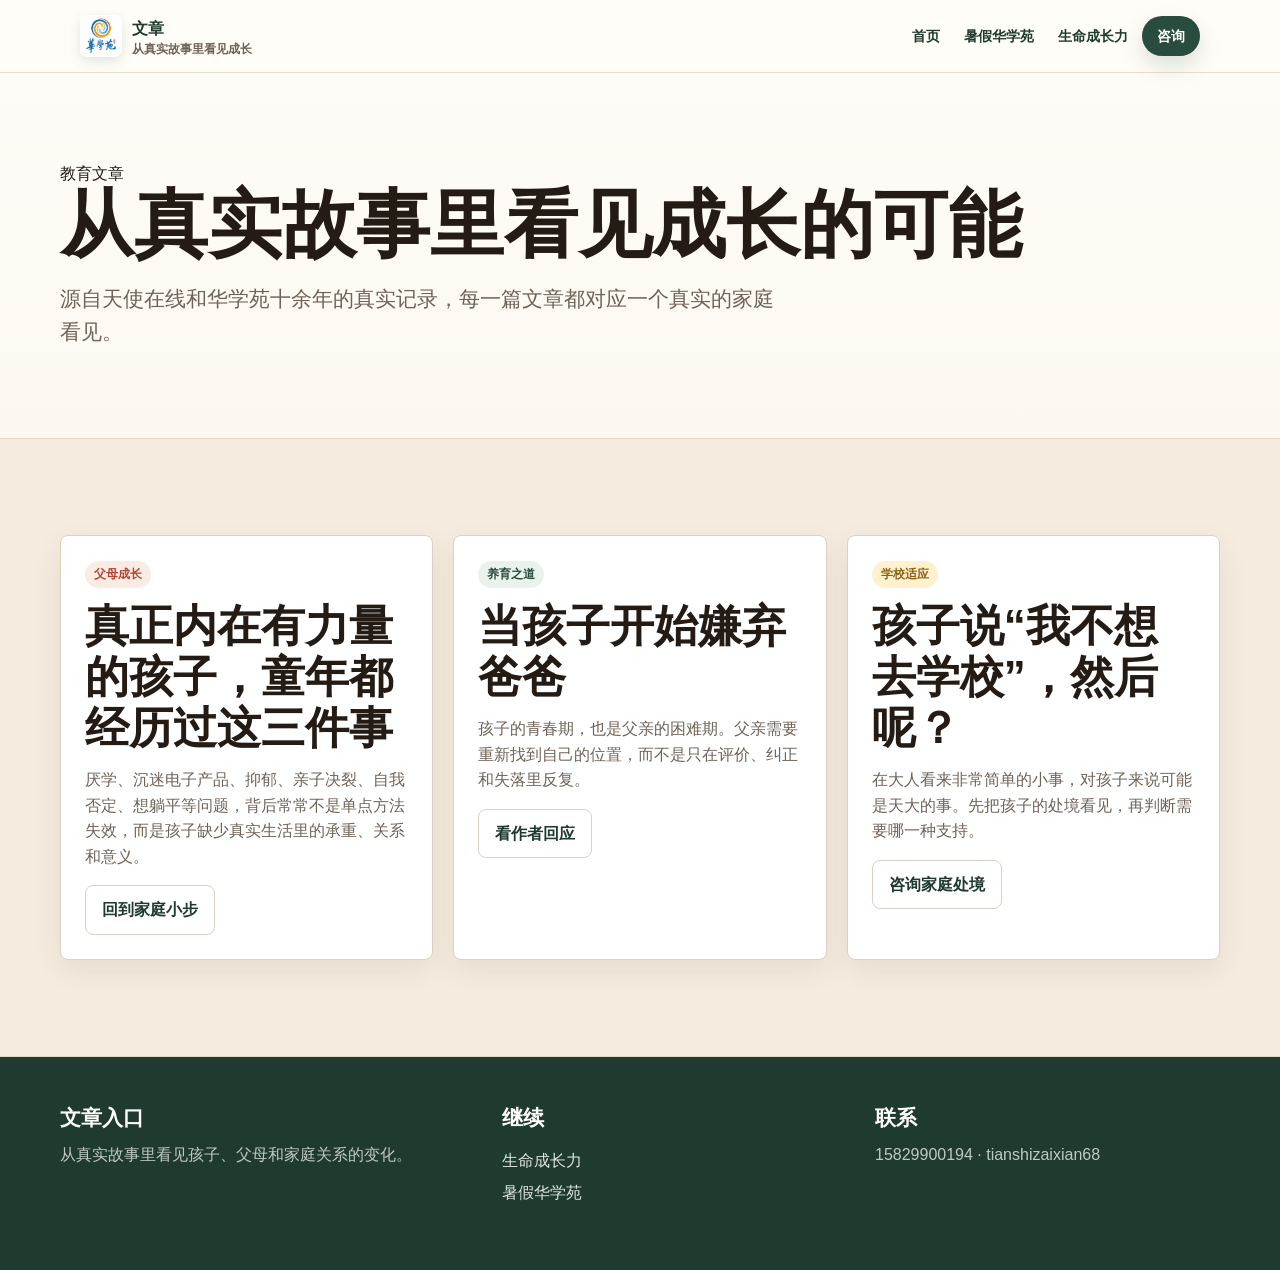
==== articles/index.html @ 3d6b27be "重搭华学苑静态官网" ====
<!doctype html>
<html lang="zh-CN">
  <head>
    <meta charset="utf-8">
    <meta name="viewport" content="width=device-width, initial-scale=1">
    <title>文章｜天使在线 · 华学苑</title>
    <meta name="description" content="天使在线与华学苑文章入口：父母成长、青春期沟通、学校适应与真实成长故事。">
    <link rel="stylesheet" href="../assets/styles.css">
  </head>
  <body>
    <header class="site-header">
      <div class="nav-shell">
        <a class="brand" href="../">
          <img src="../assets/images/logo-hx-logo.jpg" alt="">
          <span>文章<small>从真实故事里看见成长</small></span>
        </a>
        <nav class="desktop-nav">
          <a href="../">首页</a>
          <a href="../summer-hua/">暑假华学苑</a>
          <a href="../life/">生命成长力</a>
          <a class="nav-cta" href="../consult/?intent=family&source=articles_nav">咨询</a>
        </nav>
      </div>
    </header>
    <main>
      <section class="page-hero">
        <div class="container">
          <span class="eyebrow">教育文章</span>
          <h1>从真实故事里看见成长的可能</h1>
          <p class="lead">源自天使在线和华学苑十余年的真实记录，每一篇文章都对应一个真实的家庭看见。</p>
        </div>
      </section>
      <section class="section band">
        <div class="container grid cols-3">
          <article class="card" id="inner-strength">
            <span class="tag">父母成长</span>
            <h2>真正内在有力量的孩子，童年都经历过这三件事</h2>
            <p class="muted">厌学、沉迷电子产品、抑郁、亲子决裂、自我否定、想躺平等问题，背后常常不是单点方法失效，而是孩子缺少真实生活里的承重、关系和意义。</p>
            <a class="btn light" href="../life/#practice">回到家庭小步</a>
          </article>
          <article class="card" id="father">
            <span class="tag green">养育之道</span>
            <h2>当孩子开始嫌弃爸爸</h2>
            <p class="muted">孩子的青春期，也是父亲的困难期。父亲需要重新找到自己的位置，而不是只在评价、纠正和失落里反复。</p>
            <a class="btn light" href="../life/#author-response">看作者回应</a>
          </article>
          <article class="card" id="school">
            <span class="tag gold">学校适应</span>
            <h2>孩子说“我不想去学校”，然后呢？</h2>
            <p class="muted">在大人看来非常简单的小事，对孩子来说可能是天大的事。先把孩子的处境看见，再判断需要哪一种支持。</p>
            <a class="btn light" href="../consult/?intent=family&source=articles_school">咨询家庭处境</a>
          </article>
        </div>
      </section>
    </main>
    <footer class="footer">
      <div class="container footer-grid">
        <div><h3>文章入口</h3><p>从真实故事里看见孩子、父母和家庭关系的变化。</p></div>
        <div><h3>继续</h3><ul><li><a href="../life/">生命成长力</a></li><li><a href="../summer-hua/">暑假华学苑</a></li></ul></div>
        <div><h3>联系</h3><p>15829900194 · tianshizaixian68</p></div>
      </div>
    </footer>
  </body>
</html>
---- assets/styles.css ----
:root {
  --paper: #fffdf8;
  --cream: #f6efe3;
  --soft: #f1e6d7;
  --ink: #241b15;
  --muted: #6f6257;
  --line: #ded0c0;
  --green: #284c3d;
  --green-2: #1f3b30;
  --red: #b74332;
  --gold: #c5933d;
  --brown: #7a5b3c;
  --white: #ffffff;
  --shadow: 0 18px 50px rgba(54, 39, 25, 0.1);
  --shadow-soft: 0 10px 28px rgba(54, 39, 25, 0.08);
  --radius: 8px;
  --max: 1160px;
}

* {
  box-sizing: border-box;
}

html {
  scroll-behavior: smooth;
}

body {
  margin: 0;
  color: var(--ink);
  background: linear-gradient(180deg, #fffdf8 0%, #fbf6ee 48%, #fffdf8 100%);
  font-family: -apple-system, BlinkMacSystemFont, "PingFang SC", "Microsoft YaHei",
    "Noto Sans SC", "Segoe UI", sans-serif;
  line-height: 1.6;
}

body.menu-open {
  overflow: hidden;
}

img {
  display: block;
  max-width: 100%;
}

a {
  color: inherit;
}

button,
input,
textarea,
select {
  font: inherit;
}

:focus-visible {
  outline: 3px solid rgba(197, 147, 61, 0.72);
  outline-offset: 3px;
}

.skip-link {
  position: fixed;
  left: 16px;
  top: -48px;
  z-index: 999;
  background: var(--green);
  color: #fff;
  padding: 10px 14px;
  border-radius: 6px;
  text-decoration: none;
}

.skip-link:focus {
  top: 16px;
}

.site-header {
  position: sticky;
  top: 0;
  z-index: 80;
  background: rgba(255, 253, 248, 0.9);
  border-bottom: 1px solid rgba(222, 208, 192, 0.68);
  backdrop-filter: blur(18px) saturate(130%);
}

.nav-shell {
  max-width: var(--max);
  margin: 0 auto;
  min-height: 72px;
  padding: 12px 20px;
  display: flex;
  align-items: center;
  justify-content: space-between;
  gap: 18px;
}

.brand {
  display: inline-flex;
  align-items: center;
  gap: 10px;
  text-decoration: none;
  font-weight: 850;
  color: var(--green-2);
  white-space: nowrap;
}

.brand img {
  width: 42px;
  height: 42px;
  border-radius: 8px;
  object-fit: cover;
  box-shadow: 0 4px 12px rgba(40, 76, 61, 0.14);
}

.brand small {
  display: block;
  color: var(--muted);
  font-size: 12px;
  font-weight: 600;
  line-height: 1.2;
}

.desktop-nav {
  display: flex;
  align-items: center;
  justify-content: flex-end;
  gap: 4px;
  font-size: 14px;
}

.desktop-nav a,
.mobile-panel a {
  text-decoration: none;
  color: var(--green-2);
  font-weight: 720;
}

.desktop-nav a {
  padding: 8px 10px;
  border-radius: 999px;
}

.desktop-nav a:hover {
  background: var(--cream);
}

.desktop-nav .nav-cta,
.mobile-panel .nav-cta {
  background: var(--green);
  color: #fff;
  padding: 9px 15px;
  box-shadow: 0 10px 22px rgba(40, 76, 61, 0.16);
}

.desktop-nav .nav-secondary {
  border: 1px solid var(--line);
  color: var(--brown);
}

.menu-button {
  display: none;
  width: 42px;
  height: 42px;
  border: 1px solid var(--line);
  border-radius: 8px;
  background: #fff;
  color: var(--green);
  cursor: pointer;
  align-items: center;
  justify-content: center;
}

.menu-icon {
  width: 19px;
  height: 2px;
  background: currentColor;
  position: relative;
  display: block;
}

.menu-icon::before,
.menu-icon::after {
  content: "";
  position: absolute;
  left: 0;
  width: 19px;
  height: 2px;
  background: currentColor;
}

.menu-icon::before {
  top: -6px;
}

.menu-icon::after {
  top: 6px;
}

.mobile-panel {
  display: none;
  border-top: 1px solid var(--line);
  padding: 10px 20px 18px;
  background: var(--paper);
}

.mobile-panel a {
  display: block;
  padding: 12px 2px;
  border-bottom: 1px solid rgba(222, 208, 192, 0.65);
}

.mobile-panel .nav-cta {
  text-align: center;
  border-radius: 8px;
  margin-top: 12px;
  border-bottom: 0;
}

.container {
  width: min(var(--max), calc(100% - 40px));
  margin: 0 auto;
}

.section {
  padding: 96px 0;
}

.section.tight {
  padding: 56px 0;
}

.band {
  background: #f5ecdf;
  border-top: 1px solid rgba(222, 208, 192, 0.78);
  border-bottom: 1px solid rgba(222, 208, 192, 0.78);
}

.dark-band {
  background: var(--green-2);
  color: #fff;
}

.hero {
  min-height: calc(100vh - 72px);
  display: grid;
  align-items: center;
  padding: 54px 0 62px;
}

.hero-immersive {
  position: relative;
  min-height: clamp(620px, 82vh, 840px);
  display: flex;
  align-items: flex-end;
  overflow: hidden;
  color: var(--ink);
  padding: 84px 0 34px;
  background-image: var(--hero-image);
  background-size: cover;
  background-position: var(--hero-position, center);
  border-bottom: 1px solid var(--line);
}

.hero-immersive::before {
  content: "";
  position: absolute;
  inset: 0;
  background:
    linear-gradient(90deg, rgba(255, 253, 248, 0.94) 0%, rgba(255, 253, 248, 0.68) 43%, rgba(255, 253, 248, 0.08) 100%),
    linear-gradient(180deg, rgba(255, 253, 248, 0.18) 0%, rgba(255, 253, 248, 0.56) 100%);
}

.hero-immersive::after {
  content: "";
  position: absolute;
  inset: auto 0 0;
  height: 130px;
  background: linear-gradient(180deg, rgba(255, 253, 248, 0), rgba(255, 253, 248, 0.86));
  pointer-events: none;
}

.hero-immersive > .container {
  position: relative;
  z-index: 1;
}

.hero-copy {
  max-width: 780px;
  padding-bottom: 28px;
}

.hero-immersive h1 {
  color: var(--green-2);
  max-width: 820px;
  text-shadow: 0 18px 42px rgba(255, 253, 248, 0.72);
}

.hero-immersive .lead {
  color: var(--muted);
  max-width: 680px;
}

.hero-immersive .eyebrow {
  color: var(--green-2);
  background: rgba(255, 253, 248, 0.72);
  border: 1px solid rgba(40, 76, 61, 0.14);
  border-radius: 999px;
  padding: 7px 11px;
  backdrop-filter: blur(8px);
}

.hero-immersive .btn.light,
.hero-immersive .btn.ghost {
  background: rgba(255, 253, 248, 0.9);
  border-color: rgba(40, 76, 61, 0.18);
}

.hero-proof {
  display: grid;
  grid-template-columns: minmax(0, 0.95fr) minmax(340px, 0.78fr);
  gap: 18px;
  align-items: stretch;
  margin-top: 16px;
}

.hero-panel {
  background: rgba(255, 253, 248, 0.92);
  color: var(--ink);
  border: 1px solid rgba(255, 255, 255, 0.52);
  border-radius: var(--radius);
  box-shadow: 0 24px 60px rgba(0, 0, 0, 0.18);
  padding: 22px;
  backdrop-filter: blur(16px);
}

.hero-panel h2,
.hero-panel h3,
.hero-panel p {
  margin-bottom: 10px;
}

.hero-panel p:last-child {
  margin-bottom: 0;
}

.hero-metrics {
  display: grid;
  grid-template-columns: repeat(2, minmax(0, 1fr));
  gap: 1px;
  overflow: hidden;
  border-radius: var(--radius);
  border: 1px solid rgba(255, 255, 255, 0.46);
  background: rgba(255, 255, 255, 0.28);
}

.hero-metric {
  background: rgba(255, 253, 248, 0.9);
  color: var(--green-2);
  padding: 18px;
}

.hero-metric strong {
  display: block;
  font-size: 21px;
  line-height: 1.15;
}

.hero-metric span {
  display: block;
  color: var(--muted);
  font-size: 12px;
  margin-top: 5px;
}

.hero-scroll {
  display: inline-flex;
  align-items: center;
  gap: 8px;
  margin-top: 14px;
  color: var(--green-2);
  text-decoration: none;
  font-size: 13px;
  font-weight: 760;
}

.hero-grid,
.split {
  display: grid;
  grid-template-columns: minmax(0, 1.04fr) minmax(340px, 0.86fr);
  gap: 42px;
  align-items: center;
}

.page-hero {
  padding: 88px 0 68px;
}

.page-hero.polished {
  background:
    linear-gradient(180deg, rgba(246, 239, 227, 0.96), rgba(255, 253, 248, 0.98)),
    var(--hero-image);
  background-size: cover;
  background-position: center;
  border-bottom: 1px solid var(--line);
}

.book-object {
  min-height: 360px;
  display: grid;
  align-content: space-between;
  background: linear-gradient(145deg, #fffaf1 0%, #f1dfc4 58%, #d8b777 100%);
  border: 1px solid rgba(122, 91, 60, 0.28);
  position: relative;
  overflow: hidden;
}

.book-object::before {
  content: "";
  position: absolute;
  left: 22px;
  top: 0;
  bottom: 0;
  width: 8px;
  background: rgba(40, 76, 61, 0.18);
}

.book-object > * {
  position: relative;
}

.book-title {
  font-size: clamp(34px, 6vw, 58px);
  line-height: 1.04;
  color: var(--green-2);
  font-weight: 920;
}

.book-seal {
  justify-self: start;
  width: 64px;
  height: 64px;
  border-radius: 50%;
  display: grid;
  place-items: center;
  background: var(--red);
  color: #fff;
  font-weight: 900;
}
}

.eyebrow,
.kicker {
  display: inline-flex;
  align-items: center;
  gap: 8px;
  color: var(--red);
  font-size: 13px;
  font-weight: 850;
  letter-spacing: 0;
  margin-bottom: 12px;
}

h1,
h2,
h3,
p {
  margin-top: 0;
}

h1 {
  font-size: clamp(44px, 7vw, 74px);
  line-height: 1.04;
  letter-spacing: 0;
  margin-bottom: 18px;
  font-weight: 920;
}

h2 {
  font-size: clamp(28px, 4vw, 44px);
  line-height: 1.16;
  margin-bottom: 14px;
  letter-spacing: 0;
}

h3 {
  font-size: 21px;
  line-height: 1.28;
  margin-bottom: 10px;
}

.lead {
  font-size: clamp(18px, 2vw, 21px);
  color: var(--muted);
  max-width: 720px;
}

.muted {
  color: var(--muted);
}

.small {
  font-size: 13px;
}

.hero-actions,
.actions {
  display: flex;
  flex-wrap: wrap;
  gap: 12px;
  margin-top: 28px;
}

.btn {
  display: inline-flex;
  align-items: center;
  justify-content: center;
  min-height: 44px;
  padding: 11px 16px;
  border-radius: 8px;
  text-decoration: none;
  border: 1px solid transparent;
  font-weight: 850;
  cursor: pointer;
  transition: transform 0.18s ease, box-shadow 0.18s ease, background 0.18s ease, border-color 0.18s ease;
}

.btn:hover {
  transform: translateY(-1px);
}

.btn.primary {
  background: var(--red);
  color: #fff;
  box-shadow: 0 12px 28px rgba(183, 67, 50, 0.22);
}

.btn.green {
  background: var(--green);
  color: #fff;
  box-shadow: 0 12px 28px rgba(40, 76, 61, 0.18);
}

.btn.light {
  background: #fff;
  color: var(--green-2);
  border-color: var(--line);
}

.btn.ghost {
  color: var(--green-2);
  border-color: var(--line);
  background: transparent;
}

.media-frame {
  border-radius: var(--radius);
  overflow: hidden;
  background: #ddd;
  box-shadow: var(--shadow);
  position: relative;
}

.media-frame img {
  width: 100%;
  height: min(64vh, 620px);
  object-fit: cover;
}

.media-caption {
  position: absolute;
  left: 14px;
  bottom: 14px;
  right: 14px;
  background: rgba(255, 253, 248, 0.92);
  color: var(--green-2);
  border-radius: 8px;
  padding: 12px 14px;
  font-size: 13px;
  font-weight: 720;
}

.section-head {
  display: grid;
  grid-template-columns: minmax(0, 0.9fr) minmax(260px, 0.7fr);
  gap: 30px;
  align-items: end;
  margin-bottom: 38px;
}

.section-head p {
  color: var(--muted);
  margin-bottom: 0;
}

.grid {
  display: grid;
  gap: 20px;
}

.cols-2 {
  grid-template-columns: repeat(2, minmax(0, 1fr));
}

.cols-3 {
  grid-template-columns: repeat(3, minmax(0, 1fr));
}

.cols-4 {
  grid-template-columns: repeat(4, minmax(0, 1fr));
}

.card {
  background: #fff;
  border: 1px solid var(--line);
  border-radius: var(--radius);
  padding: 24px;
  box-shadow: var(--shadow-soft);
}

.card.feature {
  padding: 30px;
  background: linear-gradient(180deg, #ffffff 0%, #fff9f0 100%);
}

.card.flat {
  box-shadow: none;
}

.card-link {
  display: block;
  min-height: 100%;
  text-decoration: none;
  transition: transform 0.18s ease, border-color 0.18s ease, box-shadow 0.18s ease;
}

.card-link:hover {
  transform: translateY(-3px);
  border-color: rgba(183, 67, 50, 0.48);
  box-shadow: 0 16px 38px rgba(54, 39, 25, 0.12);
}

.situation-icon {
  width: 38px;
  height: 38px;
  border-radius: 8px;
  display: grid;
  place-items: center;
  margin-bottom: 14px;
  color: #fff;
  background: var(--green);
  font-weight: 900;
}

.section-label {
  font-size: 12px;
  font-weight: 880;
  color: var(--red);
  margin-bottom: 10px;
}

.tag {
  display: inline-flex;
  align-items: center;
  min-height: 26px;
  padding: 4px 9px;
  border-radius: 999px;
  background: #f8ece5;
  color: var(--red);
  font-size: 12px;
  font-weight: 850;
  margin-bottom: 12px;
}

.tag.green {
  background: #eaf2ec;
  color: var(--green);
}

.tag.gold {
  background: #fff1cd;
  color: #8a6216;
}

.fact-strip {
  display: grid;
  grid-template-columns: repeat(4, minmax(0, 1fr));
  gap: 1px;
  border-radius: var(--radius);
  overflow: hidden;
  border: 1px solid var(--line);
  background: var(--line);
}

.fact-item {
  background: #fff;
  padding: 20px;
}

.fact-item strong {
  display: block;
  color: var(--green-2);
  font-size: 20px;
  line-height: 1.2;
}

.fact-item span {
  display: block;
  color: var(--muted);
  font-size: 13px;
  margin-top: 6px;
}

.journey-list {
  display: grid;
  gap: 12px;
}

.journey-row {
  display: grid;
  grid-template-columns: 44px minmax(0, 1fr);
  gap: 12px;
  align-items: start;
}

.number {
  width: 36px;
  height: 36px;
  border-radius: 50%;
  background: var(--green);
  color: #fff;
  display: inline-flex;
  align-items: center;
  justify-content: center;
  font-size: 13px;
  font-weight: 900;
}

.number.red {
  background: var(--red);
}

.timeline {
  display: grid;
  gap: 14px;
}

.timeline-item {
  display: grid;
  grid-template-columns: 82px minmax(0, 1fr);
  gap: 16px;
  padding-bottom: 14px;
  border-bottom: 1px solid rgba(222, 208, 192, 0.74);
}

.timeline-item:last-child {
  border-bottom: 0;
  padding-bottom: 0;
}

.timeline-item time,
.timeline-item .stage {
  color: var(--red);
  font-weight: 900;
}

.quote {
  border-left: 4px solid var(--red);
  padding: 2px 0 2px 18px;
  color: var(--green-2);
  font-size: 18px;
  font-weight: 780;
}

.callout {
  background:
    linear-gradient(135deg, rgba(197, 147, 61, 0.18), rgba(197, 147, 61, 0) 40%),
    var(--green);
  color: #fff;
  border-radius: var(--radius);
  padding: 30px;
}

.callout .muted {
  color: rgba(255, 255, 255, 0.76);
}

.check-list {
  padding: 0;
  margin: 0;
  list-style: none;
  display: grid;
  gap: 10px;
}

.check-list li {
  position: relative;
  padding-left: 22px;
  color: var(--muted);
}

.check-list li::before {
  content: "";
  width: 8px;
  height: 8px;
  border-radius: 50%;
  background: var(--gold);
  position: absolute;
  left: 2px;
  top: 10px;
}

.table-lite {
  width: 100%;
  border-collapse: collapse;
  background: #fff;
  border: 1px solid var(--line);
  border-radius: var(--radius);
  overflow: hidden;
}

.table-lite th,
.table-lite td {
  border-bottom: 1px solid var(--line);
  padding: 14px;
  text-align: left;
  vertical-align: top;
}

.table-lite th {
  background: var(--cream);
  color: var(--green-2);
}

.table-lite tr:last-child td {
  border-bottom: 0;
}

details {
  background: #fff;
  border: 1px solid var(--line);
  border-radius: var(--radius);
  padding: 15px 16px;
}

details + details {
  margin-top: 12px;
}

summary {
  cursor: pointer;
  font-weight: 850;
  color: var(--green-2);
}

details p {
  margin: 10px 0 0;
  color: var(--muted);
}

.form-grid {
  display: grid;
  grid-template-columns: repeat(2, minmax(0, 1fr));
  gap: 14px;
}

.form-field {
  display: grid;
  gap: 7px;
}

.form-field.full {
  grid-column: 1 / -1;
}

.form-field label {
  font-size: 13px;
  font-weight: 850;
  color: var(--green-2);
}

.form-field input,
.form-field textarea,
.form-field select {
  width: 100%;
  border: 1px solid var(--line);
  border-radius: 8px;
  background: #fff;
  min-height: 44px;
  padding: 10px 12px;
  color: var(--ink);
}

.form-field textarea {
  min-height: 128px;
  resize: vertical;
}

.honeypot {
  display: none;
}

.form-note {
  font-size: 12px;
  color: var(--muted);
}

.success-message {
  display: none;
  margin-top: 14px;
  padding: 14px;
  border-radius: 8px;
  background: #eef7ef;
  color: var(--green-2);
  border: 1px solid #c9e0cd;
  font-weight: 750;
}

.success-message.show {
  display: block;
}

.copy-row {
  display: flex;
  flex-wrap: wrap;
  gap: 10px;
  align-items: center;
}

.copy-value {
  font-weight: 900;
  color: var(--green-2);
  background: var(--cream);
  border-radius: 8px;
  padding: 9px 12px;
}

.copy-btn {
  min-height: 38px;
  border: 1px solid var(--line);
  background: #fff;
  border-radius: 8px;
  padding: 8px 11px;
  cursor: pointer;
  font-weight: 820;
  color: var(--green-2);
}

.image-grid {
  display: grid;
  grid-template-columns: 1.2fr 0.8fr;
  gap: 14px;
}

.image-grid img {
  width: 100%;
  height: 230px;
  object-fit: cover;
  border-radius: var(--radius);
}

.image-grid img:first-child {
  height: 474px;
}

.footer {
  background: var(--green-2);
  color: #fff;
  padding: 48px 0;
}

.footer-grid {
  display: grid;
  grid-template-columns: 1.2fr 1fr 1fr;
  gap: 28px;
}

@media (min-width: 981px) and (max-width: 1180px) {
  .nav-shell {
    padding-inline: 16px;
  }

  .desktop-nav {
    gap: 1px;
    font-size: 13px;
  }

  .desktop-nav a {
    padding-inline: 8px;
  }

  .hero-immersive {
    min-height: 700px;
  }

  h1 {
    font-size: clamp(50px, 6vw, 64px);
  }
}

.footer a {
  color: rgba(255, 255, 255, 0.86);
  text-decoration: none;
}

.footer p,
.footer li {
  color: rgba(255, 255, 255, 0.72);
}

.footer ul {
  padding: 0;
  list-style: none;
  display: grid;
  gap: 7px;
}

.sticky-cta {
  display: none;
}

.redirect-page {
  min-height: 70vh;
  display: grid;
  place-items: center;
  padding: 40px 0;
}

@media (max-width: 980px) {
  .desktop-nav {
    display: none;
  }

  .menu-button {
    display: inline-flex;
  }

  .mobile-panel.open {
    display: block;
  }

  .hero-grid,
  .split,
  .section-head,
  .hero-proof {
    grid-template-columns: 1fr;
  }

  .cols-4,
  .cols-3 {
    grid-template-columns: repeat(2, minmax(0, 1fr));
  }

  .fact-strip {
    grid-template-columns: repeat(2, minmax(0, 1fr));
  }

  .footer-grid {
    grid-template-columns: 1fr;
  }
}

@media (max-width: 680px) {
  .container {
    width: min(100% - 28px, var(--max));
  }

  .nav-shell {
    padding: 10px 14px;
  }

  .brand span {
    font-size: 14px;
  }

  .brand small {
    display: none;
  }

  .hero {
    min-height: auto;
    padding: 44px 0 54px;
  }

  .hero-immersive {
    min-height: auto;
    padding: 72px 0 32px;
    background-position: center top;
  }

  .hero-immersive::before {
    background:
      linear-gradient(180deg, rgba(255, 253, 248, 0.94) 0%, rgba(255, 253, 248, 0.76) 58%, rgba(255, 253, 248, 0.94) 100%);
  }

  .hero-copy {
    padding-bottom: 10px;
  }

  .hero-metrics {
    grid-template-columns: 1fr;
  }

  .hero-panel {
    padding: 18px;
  }

  .section,
  .section.tight {
    padding: 58px 0;
  }

  h1 {
    font-size: 40px;
  }

  .lead {
    font-size: 17px;
  }

  .hero-actions,
  .actions {
    flex-direction: column;
  }

  .btn {
    width: 100%;
  }

  .cols-4,
  .cols-3,
  .cols-2,
  .form-grid {
    grid-template-columns: 1fr;
  }

  .fact-strip {
    grid-template-columns: 1fr;
  }

  .timeline-item {
    grid-template-columns: 64px minmax(0, 1fr);
  }

  .media-frame img {
    height: 380px;
  }

  .image-grid {
    grid-template-columns: 1fr;
  }

  .image-grid img,
  .image-grid img:first-child {
    height: 240px;
  }

  .sticky-cta {
    display: grid;
    grid-template-columns: 0.9fr 0.9fr 1.12fr;
    gap: 8px;
    position: fixed;
    left: 0;
    right: 0;
    bottom: 0;
    z-index: 70;
    padding: 10px 12px;
    background: rgba(255, 253, 248, 0.96);
    border-top: 1px solid var(--line);
    backdrop-filter: blur(10px);
  }

  .sticky-cta .btn {
    min-height: 42px;
    padding: 9px 10px;
    font-size: 13px;
  }

  body {
    padding-bottom: 68px;
  }
}
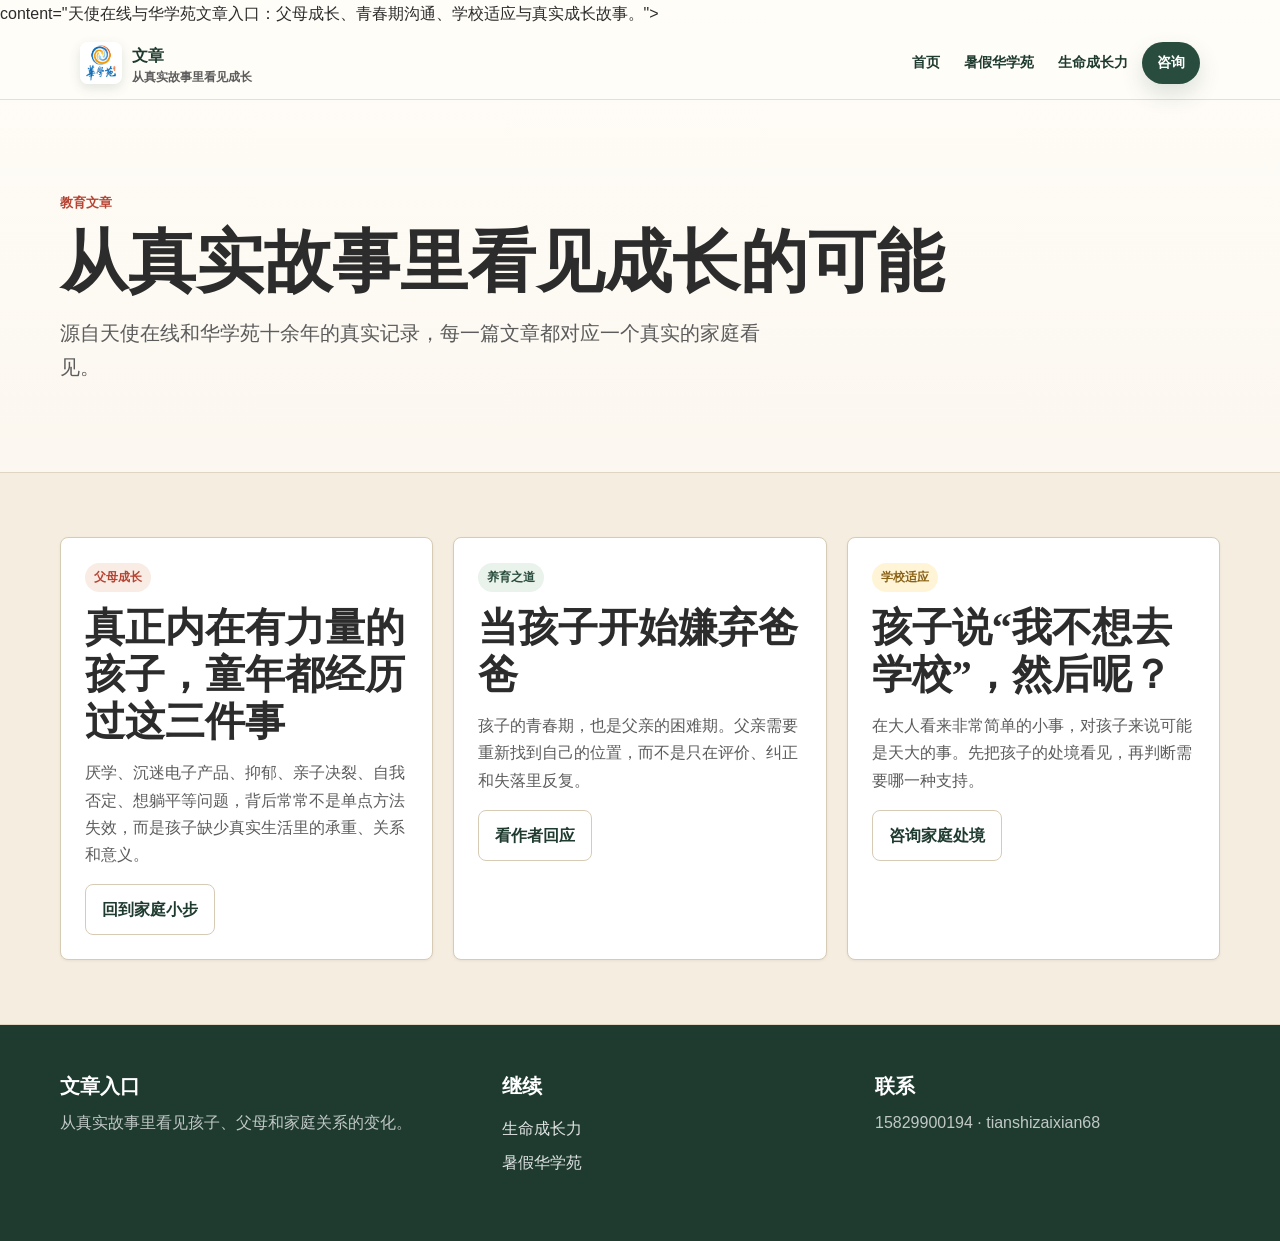
==== commit 58ef63e1: "M3: Polish & Deploy — SEO/OG/响应式/安全头 - M3-1: 10页OG+TwitterCard标签, 3页JSON-LD(Org+Event+WebSite) - M3-" ====
--- a/articles/index.html
+++ b/articles/index.html
@@ -4,14 +4,24 @@
     <meta charset="utf-8">
     <meta name="viewport" content="width=device-width, initial-scale=1">
     <title>文章｜天使在线 · 华学苑</title>
-    <meta name="description" content="天使在线与华学苑文章入口：父母成长、青春期沟通、学校适应与真实成长故事。">
+    <meta name="description"
+<meta property="og:title" content="文章｜天使在线 · 华学苑">
+<meta property="og:description" content="从手机、作业到青春期沟通，回到家庭的空气，再看具体方法。">
+<meta property="og:image" content="https://angel-huaxueyuan.netlify.app/assets/images/logo-hx-logo.jpg">
+<meta property="og:url" content="https://angel-huaxueyuan.netlify.app/articles/">
+<meta property="og:type" content="website">
+<meta property="og:site_name" content="天使在线 · 华学苑">
+<meta name="twitter:card" content="summary_large_image">
+<meta name="twitter:title" content="文章｜天使在线 · 华学苑">
+<meta name="twitter:description" content="从手机、作业到青春期沟通，回到家庭的空气，再看具体方法。">
+<meta name="twitter:image" content="https://angel-huaxueyuan.netlify.app/assets/images/logo-hx-logo.jpg"> content="天使在线与华学苑文章入口：父母成长、青春期沟通、学校适应与真实成长故事。">
     <link rel="stylesheet" href="../assets/styles.css">
   </head>
   <body>
     <header class="site-header">
       <div class="nav-shell">
         <a class="brand" href="../">
-          <img src="../assets/images/logo-hx-logo.jpg" alt="">
+          <img src="../assets/images/logo-hx-logo.jpg" alt="华学苑">
           <span>文章<small>从真实故事里看见成长</small></span>
         </a>
         <nav class="desktop-nav">
--- a/assets/styles.css
+++ b/assets/styles.css
@@ -1,1182 +1,204 @@
-:root {
-  --paper: #fffdf8;
-  --cream: #f6efe3;
-  --soft: #f1e6d7;
-  --ink: #241b15;
-  --muted: #6f6257;
-  --line: #ded0c0;
-  --green: #284c3d;
-  --green-2: #1f3b30;
-  --red: #b74332;
-  --gold: #c5933d;
-  --brown: #7a5b3c;
-  --white: #ffffff;
-  --shadow: 0 18px 50px rgba(54, 39, 25, 0.1);
-  --shadow-soft: 0 10px 28px rgba(54, 39, 25, 0.08);
-  --radius: 8px;
-  --max: 1160px;
-}
+:root{--g:#284c3d;--gl:#3d6b57;--r:#b74332;--p:#fffdf8;--au:#c4a35a;--t:#2c2c2c;--ts:#5c5c5c;--fwh:900;--fws:700;--fwb:400;--rc:8px;--sc:0 1px 3px rgba(0,0,0,.06);--se:0 2px 8px rgba(0,0,0,.08);--xs:.25rem;--sm:.5rem;--md:1rem;--lg:2rem;--xl:4rem;--fh:'Noto Serif SC','Source Han Serif SC','STSong',serif;--fb:'Noto Sans SC','PingFang SC','Microsoft YaHei',sans-serif;--gd:#1f3b30;--po:#f5ede0;--ln:#d8cbb5;--mx:1160px}
+*,::before,::after{box-sizing:border-box}
+html{scroll-behavior:smooth}
+body{margin:0;color:var(--t);background:linear-gradient(180deg,var(--p),#fbf6ee 48%,var(--p));font-family:var(--fb);line-height:1.7;font-weight:var(--fwb)}
+body.menu-open{overflow:hidden}
+img{display:block;max-width:100%}
+a{color:inherit}
+button,input,textarea,select{font:inherit}
+:focus-visible{outline:3px solid rgba(196,163,90,.7);outline-offset:3px}
+.skip-link{position:fixed;left:16px;top:-48px;z-index:999;background:var(--g);color:#fff;padding:10px 14px;border-radius:6px;text-decoration:none}
+.skip-link:focus{top:16px}
+.site-header{position:sticky;top:0;z-index:80;background:rgba(255,253,248,.92);border-bottom:1px solid rgba(216,203,181,.6);backdrop-filter:blur(18px)saturate(130%)}
+.nav-shell{max-width:var(--mx);margin:0 auto;min-height:72px;padding:12px 20px;display:flex;align-items:center;justify-content:space-between;gap:18px}
+.brand{display:inline-flex;align-items:center;gap:10px;text-decoration:none;font-weight:var(--fwh);color:var(--gd);white-space:nowrap}
+.brand img{width:42px;height:42px;border-radius:var(--rc);object-fit:cover;box-shadow:0 4px 12px rgba(40,76,61,.14)}
+.brand small{display:block;color:var(--ts);font-size:12px;font-weight:var(--fws);line-height:1.2}
+.desktop-nav{display:flex;align-items:center;justify-content:flex-end;gap:4px;font-size:14px}
+.desktop-nav a,.mobile-panel a{text-decoration:none;color:var(--gd);font-weight:var(--fws)}
+.desktop-nav a{padding:8px 10px;border-radius:999px}
+.desktop-nav a:hover{background:var(--po)}
+.desktop-nav .nav-cta,.mobile-panel .nav-cta{background:var(--g);color:#fff;padding:9px 15px;box-shadow:0 10px 22px rgba(40,76,61,.16)}
+.desktop-nav .nav-secondary{border:1px solid var(--ln);color:#5a3e28}
+.menu-button{display:none;width:42px;height:42px;border:1px solid var(--ln);border-radius:var(--rc);background:#fff;color:var(--g);cursor:pointer;align-items:center;justify-content:center}
+.menu-icon{width:19px;height:2px;background:currentColor;position:relative;display:block}
+.menu-icon::before,.menu-icon::after{content:"";position:absolute;left:0;width:19px;height:2px;background:currentColor}
+.menu-icon::before{top:-6px}.menu-icon::after{top:6px}
+.mobile-panel{display:none;border-top:1px solid var(--ln);padding:10px 20px 18px;background:var(--p)}
+.mobile-panel a{display:block;padding:12px 2px;border-bottom:1px solid rgba(216,203,181,.6)}
+.mobile-panel .nav-cta{text-align:center;border-radius:var(--rc);margin-top:12px;border-bottom:0}
+.container{width:min(var(--mx),calc(100% - 40px));margin:0 auto}
+.section{padding:var(--xl)0}.section.tight{padding:56px 0}
+.band{background:var(--po);border-top:1px solid rgba(216,203,181,.7);border-bottom:1px solid rgba(216,203,181,.7)}
+.dark-band{background:var(--gd);color:#fff}
+.hero{min-height:calc(100vh - 72px);display:grid;align-items:center;padding:54px 0 62px}
+.hero-qinling{position:relative;min-height:clamp(520px,82vh,780px);display:flex;align-items:center;overflow:hidden;color:var(--t);background:linear-gradient(180deg,transparent 55%,rgba(40,76,61,.18)65%,rgba(40,76,61,.32)78%,rgba(40,76,61,.45)100%),linear-gradient(175deg,transparent 0%,rgba(61,107,87,.12)48%,rgba(40,76,61,.28)72%,rgba(40,76,61,.42)100%),linear-gradient(180deg,rgba(255,253,248,.94)0%,rgba(246,239,227,.78)30%,rgba(220,200,160,.35)65%,rgba(196,163,90,.28)100%),linear-gradient(180deg,#e8f0ea,#dce8df 20%,var(--p)55%,var(--po)100%);border-bottom:1px solid var(--ln)}
+.hero-qinling::after{content:"";position:absolute;inset:auto 0 0;height:100px;pointer-events:none;background:linear-gradient(180deg,transparent,rgba(255,253,248,.7))}
+.hero-immersive{position:relative;min-height:clamp(520px,82vh,780px);display:flex;align-items:flex-end;overflow:hidden;color:var(--t);padding:84px 0 34px;background-size:cover;background-position:var(--hero-position,center);border-bottom:1px solid var(--ln)}
+.hero-immersive::before{content:"";position:absolute;inset:0;background:linear-gradient(90deg,rgba(255,253,248,.94),rgba(255,253,248,.68)43%,rgba(255,253,248,.08)),linear-gradient(180deg,rgba(255,253,248,.18),rgba(255,253,248,.56))}
+.hero-immersive::after{content:"";position:absolute;inset:auto 0 0;height:130px;background:linear-gradient(180deg,transparent,rgba(255,253,248,.86));pointer-events:none}
+.hero-immersive>.container,.hero-qinling>.container{position:relative;z-index:1}
+.hero-copy{max-width:780px;padding-bottom:28px}
+.hero-qinling h1{font-family:var(--fh);color:var(--g);text-shadow:0 1px 0 rgba(255,253,248,.9);max-width:820px}
+.hero-qinling .lead{color:var(--ts);max-width:680px}
+.hero-qinling .eyebrow{color:var(--g);background:rgba(255,253,248,.7);border:1px solid rgba(40,76,61,.12);border-radius:999px;padding:7px 11px;backdrop-filter:blur(8px)}
+.hero-immersive h1{color:var(--gd);max-width:820px;text-shadow:0 18px 42px rgba(255,253,248,.72)}
+.hero-immersive .lead{color:var(--gd);max-width:680px}
 
-* {
-  box-sizing: border-box;
-}
+.hero-immersive .btn.light,.hero-immersive .btn.ghost{background:rgba(255,253,248,.9);border-color:rgba(40,76,61,.18)}
+.hero-proof{display:grid;grid-template-columns:minmax(0,.95fr)minmax(340px,.78fr);gap:18px;align-items:stretch;margin-top:16px}
+.hero-panel{background:rgba(255,253,248,.92);color:var(--t);border:1px solid rgba(255,255,255,.52);border-radius:var(--rc);box-shadow:0 24px 60px rgba(0,0,0,.14);padding:22px;backdrop-filter:blur(16px)}
+.hero-panel h2,.hero-panel h3,.hero-panel p{margin-bottom:10px}.hero-panel p:last-child{margin-bottom:0}
+.hero-metrics{display:grid;grid-template-columns:repeat(2,minmax(0,1fr));gap:1px;overflow:hidden;border-radius:var(--rc);border:1px solid rgba(255,255,255,.46);background:rgba(255,255,255,.28)}
+.hero-metric{background:rgba(255,253,248,.9);color:var(--gd);padding:18px}
+.hero-metric strong{display:block;font-size:21px;line-height:1.15;font-weight:var(--fwh)}
+.hero-metric span{display:block;color:var(--ts);font-size:12px;margin-top:5px}
+.hero-scroll{display:inline-flex;align-items:center;gap:8px;margin-top:14px;color:var(--gd);text-decoration:none;font-size:13px;font-weight:var(--fws)}
+.hero-facts{display:flex;flex-wrap:wrap;gap:8px;margin-top:20px}
+.hero-fact{display:inline-flex;align-items:center;gap:6px;background:rgba(255,253,248,.8);border:1px solid rgba(40,76,61,.12);border-radius:999px;padding:8px 14px;font-size:13px;font-weight:var(--fws);color:var(--g);backdrop-filter:blur(8px)}
+.hero-fact strong{color:var(--r);font-weight:var(--fwh)}
+.eyebrow,.kicker{display:inline-flex;align-items:center;gap:8px;color:var(--r);font-size:13px;font-weight:var(--fwh);margin-bottom:12px}
+h1,h2,h3,p{margin-top:0}
+h1{font-family:var(--fh);font-size:clamp(40px,7vw,68px);line-height:1.06;margin-bottom:18px;font-weight:var(--fwh)}
+h2{font-family:var(--fh);font-size:clamp(26px,4vw,40px);line-height:1.18;margin-bottom:14px;font-weight:var(--fwh)}
+h3{font-size:20px;line-height:1.3;margin-bottom:10px;font-weight:var(--fwh)}
+.lead{font-size:clamp(17px,2vw,20px);color:var(--ts);max-width:720px}
+.muted{color:var(--ts)}.small{font-size:13px}
+.hero-actions,.actions{display:flex;flex-wrap:wrap;gap:12px;margin-top:28px}
+.btn{display:inline-flex;align-items:center;justify-content:center;min-height:44px;padding:11px 16px;border-radius:var(--rc);text-decoration:none;border:1px solid transparent;font-weight:var(--fws);cursor:pointer;transition:transform .18s,box-shadow .18s,background .18s}
+.btn:hover{transform:translateY(-1px)}
+.btn.primary{background:var(--r);color:#fff;box-shadow:0 12px 28px rgba(183,67,50,.2)}
+.btn.green{background:var(--g);color:#fff;box-shadow:0 12px 28px rgba(40,76,61,.16)}
+.btn.light{background:#fff;color:var(--gd);border-color:var(--ln)}
+.btn.ghost{color:var(--gd);border-color:var(--ln);background:transparent}
+.text-link{color:var(--g);text-decoration:none;font-weight:var(--fws);font-size:15px;display:inline-flex;align-items:center;gap:4px;border-bottom:1px solid rgba(40,76,61,.25);transition:border-color .18s}
+.text-link:hover{border-color:var(--g)}
+.grid{display:grid;gap:20px}
+.cols-2{grid-template-columns:repeat(2,minmax(0,1fr))}
+.cols-3{grid-template-columns:repeat(3,minmax(0,1fr))}
+.cols-4{grid-template-columns:repeat(4,minmax(0,1fr))}
+.hero-grid,.split{display:grid;grid-template-columns:minmax(0,1.04fr)minmax(340px,.86fr);gap:42px;align-items:center}
+.card{background:#fff;border:1px solid var(--ln);border-radius:var(--rc);padding:24px;box-shadow:var(--sc)}
+.card.feature{padding:30px;background:linear-gradient(180deg,#fff,#fff9f0)}
+.card.flat{box-shadow:none}
+.card-link{display:block;min-height:100%;text-decoration:none;transition:transform .18s,border-color .18s,box-shadow .18s}
+.card-link:hover{transform:translateY(-3px);border-color:rgba(183,67,50,.4);box-shadow:0 16px 38px rgba(36,27,18,.1)}
+.section-head{display:grid;grid-template-columns:minmax(0,.9fr)minmax(260px,.7fr);gap:30px;align-items:end;margin-bottom:38px}
+.section-head p{color:var(--ts);margin-bottom:0}
+.tag{display:inline-flex;align-items:center;min-height:26px;padding:4px 9px;border-radius:999px;background:#f8ece5;color:var(--r);font-size:12px;font-weight:var(--fws);margin-bottom:12px}
+.tag.green{background:#eaf2ec;color:var(--g)}
+.tag.gold{background:#fff4d6;color:#8a6216}
+.situation-icon{width:38px;height:38px;border-radius:var(--rc);display:grid;place-items:center;margin-bottom:14px;color:#fff;background:var(--g);font-weight:var(--fwh)}
+.fact-strip{display:grid;grid-template-columns:repeat(4,minmax(0,1fr));gap:1px;border-radius:var(--rc);overflow:hidden;border:1px solid var(--ln);background:var(--ln)}
+.fact-item{background:#fff;padding:20px}
+.fact-item strong{display:block;color:var(--gd);font-size:20px;font-weight:var(--fwh)}
+.fact-item span{display:block;color:var(--ts);font-size:13px;margin-top:6px}
+.journey-list{display:grid;gap:12px}
+.journey-row{display:grid;grid-template-columns:44px minmax(0,1fr);gap:12px;align-items:start}
+.number{width:36px;height:36px;border-radius:50%;background:var(--g);color:#fff;display:inline-flex;align-items:center;justify-content:center;font-size:13px;font-weight:var(--fwh)}
+.number.red{background:var(--r)}
+.timeline{display:grid;gap:14px}
+.timeline-item{display:grid;grid-template-columns:82px minmax(0,1fr);gap:16px;padding-bottom:14px;border-bottom:1px solid rgba(216,203,181,.7)}
+.timeline-item:last-child{border-bottom:0;padding-bottom:0}
+.timeline-item time,.timeline-item .stage{color:var(--r);font-weight:var(--fwh)}
+.visual-journey{display:grid;position:relative}
+.visual-journey::before{content:"";position:absolute;left:23px;top:12px;bottom:12px;width:2px;background:linear-gradient(180deg,var(--g),var(--au),var(--r));border-radius:1px}
+.journey-node{display:grid;grid-template-columns:48px minmax(0,1fr);gap:16px;padding:14px 0;position:relative}
+.journey-dot{width:48px;height:48px;border-radius:50%;display:grid;place-items:center;flex-shrink:0;font-size:12px;font-weight:var(--fwh);color:#fff;position:relative;z-index:1}
+.journey-dot.w1{background:var(--g)}.journey-dot.w2{background:var(--gl)}.journey-dot.w3{background:var(--au)}.journey-dot.w4{background:var(--r)}
+.journey-body{padding-top:6px}.journey-body h3{margin-bottom:4px;font-size:18px}.journey-body p{margin-bottom:0}
+.faq-accordion{display:grid;gap:10px}
+.faq-item{border:1px solid var(--ln);border-radius:var(--rc);overflow:hidden;background:#fff}
+.faq-q{display:flex;align-items:center;justify-content:space-between;gap:12px;width:100%;cursor:pointer;background:none;border:0;padding:16px 18px;text-align:left;font-weight:var(--fwh);color:var(--g);font-size:16px;transition:background .18s}
+.faq-q:hover{background:var(--po)}
+.faq-q::after{content:"+";font-size:20px;font-weight:var(--fwb);color:var(--au);transition:transform .25s;flex-shrink:0}
+.faq-item.open .faq-q::after{transform:rotate(45deg)}
+.faq-a{max-height:0;overflow:hidden;transition:max-height .35s,padding .35s}
+.faq-item.open .faq-a{max-height:300px;padding:0 18px 18px}
+.faq-a p{color:var(--ts);margin:0}
+.book-showcase{display:grid;grid-template-columns:180px minmax(0,1fr);gap:24px;align-items:start}
+.book-cover{width:180px;height:240px;border-radius:2px;background:linear-gradient(145deg,#fffaf1,#f0dfc4,#d4b374);border:1px solid rgba(122,91,60,.25);box-shadow:0 4px 16px rgba(0,0,0,.08);display:grid;place-items:center;font-family:var(--fh);font-size:28px;font-weight:var(--fwh);color:var(--g);position:relative}
+.book-cover::before{content:"";position:absolute;left:16px;top:0;bottom:0;width:4px;background:rgba(40,76,61,.15)}
+.book-cover span{position:relative}
+.book-object{min-height:360px;display:grid;align-content:space-between;background:linear-gradient(145deg,#fffaf1,#f1dfc4 58%,#d8b777);border:1px solid rgba(122,91,60,.25);position:relative;overflow:hidden}
+.book-object::before{content:"";position:absolute;left:22px;top:0;bottom:0;width:8px;background:rgba(40,76,61,.18)}
+.book-object>*{position:relative}
+.book-title{font-size:clamp(34px,6vw,58px);line-height:1.04;color:var(--gd);font-weight:var(--fwh);font-family:var(--fh)}
+.book-seal{justify-self:start;width:64px;height:64px;border-radius:50%;display:grid;place-items:center;background:var(--r);color:#fff;font-weight:var(--fwh)}
+.qr-placeholder{width:140px;height:140px;background:#fff;border:2px dashed var(--ln);border-radius:var(--rc);display:grid;place-items:center;color:var(--ts);font-size:12px;text-align:center;padding:12px}
+.story-flow{display:grid}
+.story-act{display:grid;grid-template-columns:54px minmax(0,1fr);gap:20px;padding:18px 0}
+.story-act+.story-act{border-top:1px solid rgba(216,203,181,.7)}
+.story-act-num{width:54px;height:54px;border-radius:50%;display:grid;place-items:center;font-size:13px;font-weight:var(--fwh);color:#fff}
+.story-act-num.act1{background:var(--g)}.story-act-num.act2{background:var(--gl)}.story-act-num.act3{background:var(--au)}
+.echo-card{padding:24px;border-radius:var(--rc);background:linear-gradient(135deg,rgba(255,253,248,.9),rgba(245,237,224,.7));border:1px solid var(--ln)}
+.echo-card .echo-quote{font-family:var(--fh);font-size:18px;color:var(--g);font-weight:var(--fwh);line-height:1.5;margin-bottom:14px}
+.echo-card .echo-from{display:flex;align-items:center;gap:8px;color:var(--ts);font-size:13px}
+.echo-card .echo-from::before{content:"—";color:var(--au);font-weight:var(--fwh)}
+.quote{border-left:4px solid var(--r);padding:2px 0 2px 18px;color:var(--gd);font-size:18px;font-weight:var(--fws)}
+.callout{background:linear-gradient(135deg,rgba(196,163,90,.18),rgba(196,163,90,0)40%),var(--g);color:#fff;border-radius:var(--rc);padding:30px}
+.callout .muted{color:rgba(255,255,255,.76)}
+.check-list{padding:0;margin:0;list-style:none;display:grid;gap:10px}
+.check-list li{position:relative;padding-left:22px;color:var(--ts)}
+.check-list li::before{content:"";width:8px;height:8px;border-radius:50%;background:var(--au);position:absolute;left:2px;top:9px}
+.table-lite{width:100%;border-collapse:collapse;background:#fff;border:1px solid var(--ln);border-radius:var(--rc);overflow:hidden}
+.table-lite th,.table-lite td{border-bottom:1px solid var(--ln);padding:14px;text-align:left;vertical-align:top}
+.table-lite th{background:var(--po);color:var(--gd);font-weight:var(--fwh)}
+.table-lite tr:last-child td{border-bottom:0}
+details{background:#fff;border:1px solid var(--ln);border-radius:var(--rc);padding:15px 16px}
+details+details{margin-top:12px}
+summary{cursor:pointer;font-weight:var(--fwh);color:var(--gd)}
+details p{margin:10px 0 0;color:var(--ts)}
+.form-grid{display:grid;grid-template-columns:repeat(2,minmax(0,1fr));gap:14px}
+.form-field{display:grid;gap:7px}.form-field.full{grid-column:1/-1}
+.form-field label{font-size:13px;font-weight:var(--fws);color:var(--gd)}
+.form-field input,.form-field textarea,.form-field select{width:100%;border:1px solid var(--ln);border-radius:var(--rc);background:#fff;min-height:44px;padding:10px 12px;color:var(--t)}
+.form-field textarea{min-height:128px;resize:vertical}
+.honeypot{display:none}.form-note{font-size:12px;color:var(--ts)}
+.success-message{display:none;margin-top:14px;padding:14px;border-radius:var(--rc);background:#eef7ef;color:var(--gd);border:1px solid #c9e0cd;font-weight:var(--fws)}
+.success-message.show{display:block}
+.copy-row{display:flex;flex-wrap:wrap;gap:10px;align-items:center}
+.copy-value{font-weight:var(--fwh);color:var(--gd);background:var(--po);border-radius:var(--rc);padding:9px 12px}
+.copy-btn{min-height:38px;border:1px solid var(--ln);background:#fff;border-radius:var(--rc);padding:8px 11px;cursor:pointer;font-weight:var(--fws);color:var(--gd)}
+.image-grid{display:grid;grid-template-columns:1.2fr .8fr;gap:14px}
+.image-grid img{width:100%;height:230px;object-fit:cover;border-radius:var(--rc)}
+.image-grid img:first-child{height:474px}
+.page-hero{padding:88px 0 68px}
+.page-hero.polished{background:linear-gradient(180deg,rgba(245,237,224,.94),rgba(255,253,248,.96)),var(--hero-image);background-size:cover;background-position:center;border-bottom:1px solid var(--ln)}
+.why-visual{display:grid;grid-template-columns:repeat(4,minmax(0,1fr));gap:2px;background:var(--ln);border-radius:var(--rc);overflow:hidden;border:1px solid var(--ln)}
+.why-phase{background:#fff;padding:22px 16px;text-align:center}
+.why-phase .phase-num{width:40px;height:40px;border-radius:50%;display:inline-grid;place-items:center;margin-bottom:10px;font-size:13px;font-weight:var(--fwh);color:#fff}
+.why-phase .phase-num.n1{background:var(--gl)}.why-phase .phase-num.n2{background:var(--g)}.why-phase .phase-num.n3{background:var(--au)}.why-phase .phase-num.n4{background:var(--r)}
+.why-phase h3{font-size:16px;margin-bottom:6px}
+.why-phase p{font-size:13px;color:var(--ts);margin-bottom:0}
+.footer{background:var(--gd);color:#fff;padding:48px 0}
+.footer-grid{display:grid;grid-template-columns:1.2fr 1fr 1fr;gap:28px}
+.footer a{color:rgba(255,255,255,.86);text-decoration:none}
+.footer p,.footer li{color:rgba(255,255,255,.72)}
+.footer ul{padding:0;list-style:none;display:grid;gap:7px}
+.sticky-cta{display:none}
 
-html {
-  scroll-behavior: smooth;
-}
+/* M2-4: Self-test */
+.selftest-box{background:var(--p);border:1px solid var(--ln);border-radius:var(--rc);box-shadow:var(--sc);padding:28px 24px}
+.st-q{border:0;padding:0;margin:0}
+.st-q legend{font-family:var(--fh);font-size:18px;font-weight:var(--fwh);color:var(--g);margin-bottom:18px;padding:0}
+.st-q.hidden{display:none}
+.st-opt{display:block;padding:13px 16px;margin-bottom:8px;border:1px solid var(--ln);border-radius:var(--rc);cursor:pointer;font-weight:var(--fws);transition:background .15s,border-color .15s;background:var(--p)}
+.st-opt:hover{background:var(--po);border-color:var(--au)}
+.st-opt:has(:checked){background:var(--po);border-color:var(--g);box-shadow:inset 0 0 0 1px var(--g)}
+.st-opt input[type=radio]{margin-right:10px;accent-color:var(--g)}
+.st-nav{display:flex;align-items:center;justify-content:space-between;margin-top:22px;gap:12px}
+.st-progress{font-family:var(--fh);font-size:15px;color:var(--ts);font-weight:var(--fwh);display:flex;align-items:center;gap:4px}
+.st-progress span{color:var(--g);font-size:20px}
+.st-result{text-align:center;padding:28px 0}
+.st-result.hidden{display:none}
+.st-result-inner{max-width:520px;margin:0 auto}
+.st-result-icon{font-size:48px;margin-bottom:16px}
+.st-result h3{font-family:var(--fh);font-size:22px;color:var(--g);margin-bottom:12px}
+.st-result p{color:var(--ts);font-size:16px;line-height:1.7;margin-bottom:22px}
+.st-result-actions{display:flex;gap:12px;justify-content:center;flex-wrap:wrap}
+@media(max-width:680px){.selftest-box{padding:20px 16px}.st-nav{flex-wrap:wrap}}
 
-body {
-  margin: 0;
-  color: var(--ink);
-  background: linear-gradient(180deg, #fffdf8 0%, #fbf6ee 48%, #fffdf8 100%);
-  font-family: -apple-system, BlinkMacSystemFont, "PingFang SC", "Microsoft YaHei",
-    "Noto Sans SC", "Segoe UI", sans-serif;
-  line-height: 1.6;
-}
-
-body.menu-open {
-  overflow: hidden;
-}
-
-img {
-  display: block;
-  max-width: 100%;
-}
-
-a {
-  color: inherit;
-}
-
-button,
-input,
-textarea,
-select {
-  font: inherit;
-}
-
-:focus-visible {
-  outline: 3px solid rgba(197, 147, 61, 0.72);
-  outline-offset: 3px;
-}
-
-.skip-link {
-  position: fixed;
-  left: 16px;
-  top: -48px;
-  z-index: 999;
-  background: var(--green);
-  color: #fff;
-  padding: 10px 14px;
-  border-radius: 6px;
-  text-decoration: none;
-}
-
-.skip-link:focus {
-  top: 16px;
-}
-
-.site-header {
-  position: sticky;
-  top: 0;
-  z-index: 80;
-  background: rgba(255, 253, 248, 0.9);
-  border-bottom: 1px solid rgba(222, 208, 192, 0.68);
-  backdrop-filter: blur(18px) saturate(130%);
-}
-
-.nav-shell {
-  max-width: var(--max);
-  margin: 0 auto;
-  min-height: 72px;
-  padding: 12px 20px;
-  display: flex;
-  align-items: center;
-  justify-content: space-between;
-  gap: 18px;
-}
-
-.brand {
-  display: inline-flex;
-  align-items: center;
-  gap: 10px;
-  text-decoration: none;
-  font-weight: 850;
-  color: var(--green-2);
-  white-space: nowrap;
-}
-
-.brand img {
-  width: 42px;
-  height: 42px;
-  border-radius: 8px;
-  object-fit: cover;
-  box-shadow: 0 4px 12px rgba(40, 76, 61, 0.14);
-}
-
-.brand small {
-  display: block;
-  color: var(--muted);
-  font-size: 12px;
-  font-weight: 600;
-  line-height: 1.2;
-}
-
-.desktop-nav {
-  display: flex;
-  align-items: center;
-  justify-content: flex-end;
-  gap: 4px;
-  font-size: 14px;
-}
-
-.desktop-nav a,
-.mobile-panel a {
-  text-decoration: none;
-  color: var(--green-2);
-  font-weight: 720;
-}
-
-.desktop-nav a {
-  padding: 8px 10px;
-  border-radius: 999px;
-}
-
-.desktop-nav a:hover {
-  background: var(--cream);
-}
-
-.desktop-nav .nav-cta,
-.mobile-panel .nav-cta {
-  background: var(--green);
-  color: #fff;
-  padding: 9px 15px;
-  box-shadow: 0 10px 22px rgba(40, 76, 61, 0.16);
-}
-
-.desktop-nav .nav-secondary {
-  border: 1px solid var(--line);
-  color: var(--brown);
-}
-
-.menu-button {
-  display: none;
-  width: 42px;
-  height: 42px;
-  border: 1px solid var(--line);
-  border-radius: 8px;
-  background: #fff;
-  color: var(--green);
-  cursor: pointer;
-  align-items: center;
-  justify-content: center;
-}
-
-.menu-icon {
-  width: 19px;
-  height: 2px;
-  background: currentColor;
-  position: relative;
-  display: block;
-}
-
-.menu-icon::before,
-.menu-icon::after {
-  content: "";
-  position: absolute;
-  left: 0;
-  width: 19px;
-  height: 2px;
-  background: currentColor;
-}
-
-.menu-icon::before {
-  top: -6px;
-}
-
-.menu-icon::after {
-  top: 6px;
-}
-
-.mobile-panel {
-  display: none;
-  border-top: 1px solid var(--line);
-  padding: 10px 20px 18px;
-  background: var(--paper);
-}
-
-.mobile-panel a {
-  display: block;
-  padding: 12px 2px;
-  border-bottom: 1px solid rgba(222, 208, 192, 0.65);
-}
-
-.mobile-panel .nav-cta {
-  text-align: center;
-  border-radius: 8px;
-  margin-top: 12px;
-  border-bottom: 0;
-}
-
-.container {
-  width: min(var(--max), calc(100% - 40px));
-  margin: 0 auto;
-}
-
-.section {
-  padding: 96px 0;
-}
-
-.section.tight {
-  padding: 56px 0;
-}
-
-.band {
-  background: #f5ecdf;
-  border-top: 1px solid rgba(222, 208, 192, 0.78);
-  border-bottom: 1px solid rgba(222, 208, 192, 0.78);
-}
-
-.dark-band {
-  background: var(--green-2);
-  color: #fff;
-}
-
-.hero {
-  min-height: calc(100vh - 72px);
-  display: grid;
-  align-items: center;
-  padding: 54px 0 62px;
-}
-
-.hero-immersive {
-  position: relative;
-  min-height: clamp(620px, 82vh, 840px);
-  display: flex;
-  align-items: flex-end;
-  overflow: hidden;
-  color: var(--ink);
-  padding: 84px 0 34px;
-  background-image: var(--hero-image);
-  background-size: cover;
-  background-position: var(--hero-position, center);
-  border-bottom: 1px solid var(--line);
-}
-
-.hero-immersive::before {
-  content: "";
-  position: absolute;
-  inset: 0;
-  background:
-    linear-gradient(90deg, rgba(255, 253, 248, 0.94) 0%, rgba(255, 253, 248, 0.68) 43%, rgba(255, 253, 248, 0.08) 100%),
-    linear-gradient(180deg, rgba(255, 253, 248, 0.18) 0%, rgba(255, 253, 248, 0.56) 100%);
-}
-
-.hero-immersive::after {
-  content: "";
-  position: absolute;
-  inset: auto 0 0;
-  height: 130px;
-  background: linear-gradient(180deg, rgba(255, 253, 248, 0), rgba(255, 253, 248, 0.86));
-  pointer-events: none;
-}
-
-.hero-immersive > .container {
-  position: relative;
-  z-index: 1;
-}
-
-.hero-copy {
-  max-width: 780px;
-  padding-bottom: 28px;
-}
-
-.hero-immersive h1 {
-  color: var(--green-2);
-  max-width: 820px;
-  text-shadow: 0 18px 42px rgba(255, 253, 248, 0.72);
-}
-
-.hero-immersive .lead {
-  color: var(--muted);
-  max-width: 680px;
-}
-
-.hero-immersive .eyebrow {
-  color: var(--green-2);
-  background: rgba(255, 253, 248, 0.72);
-  border: 1px solid rgba(40, 76, 61, 0.14);
-  border-radius: 999px;
-  padding: 7px 11px;
-  backdrop-filter: blur(8px);
-}
-
-.hero-immersive .btn.light,
-.hero-immersive .btn.ghost {
-  background: rgba(255, 253, 248, 0.9);
-  border-color: rgba(40, 76, 61, 0.18);
-}
-
-.hero-proof {
-  display: grid;
-  grid-template-columns: minmax(0, 0.95fr) minmax(340px, 0.78fr);
-  gap: 18px;
-  align-items: stretch;
-  margin-top: 16px;
-}
-
-.hero-panel {
-  background: rgba(255, 253, 248, 0.92);
-  color: var(--ink);
-  border: 1px solid rgba(255, 255, 255, 0.52);
-  border-radius: var(--radius);
-  box-shadow: 0 24px 60px rgba(0, 0, 0, 0.18);
-  padding: 22px;
-  backdrop-filter: blur(16px);
-}
-
-.hero-panel h2,
-.hero-panel h3,
-.hero-panel p {
-  margin-bottom: 10px;
-}
-
-.hero-panel p:last-child {
-  margin-bottom: 0;
-}
-
-.hero-metrics {
-  display: grid;
-  grid-template-columns: repeat(2, minmax(0, 1fr));
-  gap: 1px;
-  overflow: hidden;
-  border-radius: var(--radius);
-  border: 1px solid rgba(255, 255, 255, 0.46);
-  background: rgba(255, 255, 255, 0.28);
-}
-
-.hero-metric {
-  background: rgba(255, 253, 248, 0.9);
-  color: var(--green-2);
-  padding: 18px;
-}
-
-.hero-metric strong {
-  display: block;
-  font-size: 21px;
-  line-height: 1.15;
-}
-
-.hero-metric span {
-  display: block;
-  color: var(--muted);
-  font-size: 12px;
-  margin-top: 5px;
-}
-
-.hero-scroll {
-  display: inline-flex;
-  align-items: center;
-  gap: 8px;
-  margin-top: 14px;
-  color: var(--green-2);
-  text-decoration: none;
-  font-size: 13px;
-  font-weight: 760;
-}
-
-.hero-grid,
-.split {
-  display: grid;
-  grid-template-columns: minmax(0, 1.04fr) minmax(340px, 0.86fr);
-  gap: 42px;
-  align-items: center;
-}
-
-.page-hero {
-  padding: 88px 0 68px;
-}
-
-.page-hero.polished {
-  background:
-    linear-gradient(180deg, rgba(246, 239, 227, 0.96), rgba(255, 253, 248, 0.98)),
-    var(--hero-image);
-  background-size: cover;
-  background-position: center;
-  border-bottom: 1px solid var(--line);
-}
-
-.book-object {
-  min-height: 360px;
-  display: grid;
-  align-content: space-between;
-  background: linear-gradient(145deg, #fffaf1 0%, #f1dfc4 58%, #d8b777 100%);
-  border: 1px solid rgba(122, 91, 60, 0.28);
-  position: relative;
-  overflow: hidden;
-}
-
-.book-object::before {
-  content: "";
-  position: absolute;
-  left: 22px;
-  top: 0;
-  bottom: 0;
-  width: 8px;
-  background: rgba(40, 76, 61, 0.18);
-}
-
-.book-object > * {
-  position: relative;
-}
-
-.book-title {
-  font-size: clamp(34px, 6vw, 58px);
-  line-height: 1.04;
-  color: var(--green-2);
-  font-weight: 920;
-}
-
-.book-seal {
-  justify-self: start;
-  width: 64px;
-  height: 64px;
-  border-radius: 50%;
-  display: grid;
-  place-items: center;
-  background: var(--red);
-  color: #fff;
-  font-weight: 900;
-}
-}
-
-.eyebrow,
-.kicker {
-  display: inline-flex;
-  align-items: center;
-  gap: 8px;
-  color: var(--red);
-  font-size: 13px;
-  font-weight: 850;
-  letter-spacing: 0;
-  margin-bottom: 12px;
-}
-
-h1,
-h2,
-h3,
-p {
-  margin-top: 0;
-}
-
-h1 {
-  font-size: clamp(44px, 7vw, 74px);
-  line-height: 1.04;
-  letter-spacing: 0;
-  margin-bottom: 18px;
-  font-weight: 920;
-}
-
-h2 {
-  font-size: clamp(28px, 4vw, 44px);
-  line-height: 1.16;
-  margin-bottom: 14px;
-  letter-spacing: 0;
-}
-
-h3 {
-  font-size: 21px;
-  line-height: 1.28;
-  margin-bottom: 10px;
-}
-
-.lead {
-  font-size: clamp(18px, 2vw, 21px);
-  color: var(--muted);
-  max-width: 720px;
-}
-
-.muted {
-  color: var(--muted);
-}
-
-.small {
-  font-size: 13px;
-}
-
-.hero-actions,
-.actions {
-  display: flex;
-  flex-wrap: wrap;
-  gap: 12px;
-  margin-top: 28px;
-}
-
-.btn {
-  display: inline-flex;
-  align-items: center;
-  justify-content: center;
-  min-height: 44px;
-  padding: 11px 16px;
-  border-radius: 8px;
-  text-decoration: none;
-  border: 1px solid transparent;
-  font-weight: 850;
-  cursor: pointer;
-  transition: transform 0.18s ease, box-shadow 0.18s ease, background 0.18s ease, border-color 0.18s ease;
-}
-
-.btn:hover {
-  transform: translateY(-1px);
-}
-
-.btn.primary {
-  background: var(--red);
-  color: #fff;
-  box-shadow: 0 12px 28px rgba(183, 67, 50, 0.22);
-}
-
-.btn.green {
-  background: var(--green);
-  color: #fff;
-  box-shadow: 0 12px 28px rgba(40, 76, 61, 0.18);
-}
-
-.btn.light {
-  background: #fff;
-  color: var(--green-2);
-  border-color: var(--line);
-}
-
-.btn.ghost {
-  color: var(--green-2);
-  border-color: var(--line);
-  background: transparent;
-}
-
-.media-frame {
-  border-radius: var(--radius);
-  overflow: hidden;
-  background: #ddd;
-  box-shadow: var(--shadow);
-  position: relative;
-}
-
-.media-frame img {
-  width: 100%;
-  height: min(64vh, 620px);
-  object-fit: cover;
-}
-
-.media-caption {
-  position: absolute;
-  left: 14px;
-  bottom: 14px;
-  right: 14px;
-  background: rgba(255, 253, 248, 0.92);
-  color: var(--green-2);
-  border-radius: 8px;
-  padding: 12px 14px;
-  font-size: 13px;
-  font-weight: 720;
-}
-
-.section-head {
-  display: grid;
-  grid-template-columns: minmax(0, 0.9fr) minmax(260px, 0.7fr);
-  gap: 30px;
-  align-items: end;
-  margin-bottom: 38px;
-}
-
-.section-head p {
-  color: var(--muted);
-  margin-bottom: 0;
-}
-
-.grid {
-  display: grid;
-  gap: 20px;
-}
-
-.cols-2 {
-  grid-template-columns: repeat(2, minmax(0, 1fr));
-}
-
-.cols-3 {
-  grid-template-columns: repeat(3, minmax(0, 1fr));
-}
-
-.cols-4 {
-  grid-template-columns: repeat(4, minmax(0, 1fr));
-}
-
-.card {
-  background: #fff;
-  border: 1px solid var(--line);
-  border-radius: var(--radius);
-  padding: 24px;
-  box-shadow: var(--shadow-soft);
-}
-
-.card.feature {
-  padding: 30px;
-  background: linear-gradient(180deg, #ffffff 0%, #fff9f0 100%);
-}
-
-.card.flat {
-  box-shadow: none;
-}
-
-.card-link {
-  display: block;
-  min-height: 100%;
-  text-decoration: none;
-  transition: transform 0.18s ease, border-color 0.18s ease, box-shadow 0.18s ease;
-}
-
-.card-link:hover {
-  transform: translateY(-3px);
-  border-color: rgba(183, 67, 50, 0.48);
-  box-shadow: 0 16px 38px rgba(54, 39, 25, 0.12);
-}
-
-.situation-icon {
-  width: 38px;
-  height: 38px;
-  border-radius: 8px;
-  display: grid;
-  place-items: center;
-  margin-bottom: 14px;
-  color: #fff;
-  background: var(--green);
-  font-weight: 900;
-}
-
-.section-label {
-  font-size: 12px;
-  font-weight: 880;
-  color: var(--red);
-  margin-bottom: 10px;
-}
-
-.tag {
-  display: inline-flex;
-  align-items: center;
-  min-height: 26px;
-  padding: 4px 9px;
-  border-radius: 999px;
-  background: #f8ece5;
-  color: var(--red);
-  font-size: 12px;
-  font-weight: 850;
-  margin-bottom: 12px;
-}
-
-.tag.green {
-  background: #eaf2ec;
-  color: var(--green);
-}
-
-.tag.gold {
-  background: #fff1cd;
-  color: #8a6216;
-}
-
-.fact-strip {
-  display: grid;
-  grid-template-columns: repeat(4, minmax(0, 1fr));
-  gap: 1px;
-  border-radius: var(--radius);
-  overflow: hidden;
-  border: 1px solid var(--line);
-  background: var(--line);
-}
-
-.fact-item {
-  background: #fff;
-  padding: 20px;
-}
-
-.fact-item strong {
-  display: block;
-  color: var(--green-2);
-  font-size: 20px;
-  line-height: 1.2;
-}
-
-.fact-item span {
-  display: block;
-  color: var(--muted);
-  font-size: 13px;
-  margin-top: 6px;
-}
-
-.journey-list {
-  display: grid;
-  gap: 12px;
-}
-
-.journey-row {
-  display: grid;
-  grid-template-columns: 44px minmax(0, 1fr);
-  gap: 12px;
-  align-items: start;
-}
-
-.number {
-  width: 36px;
-  height: 36px;
-  border-radius: 50%;
-  background: var(--green);
-  color: #fff;
-  display: inline-flex;
-  align-items: center;
-  justify-content: center;
-  font-size: 13px;
-  font-weight: 900;
-}
-
-.number.red {
-  background: var(--red);
-}
-
-.timeline {
-  display: grid;
-  gap: 14px;
-}
-
-.timeline-item {
-  display: grid;
-  grid-template-columns: 82px minmax(0, 1fr);
-  gap: 16px;
-  padding-bottom: 14px;
-  border-bottom: 1px solid rgba(222, 208, 192, 0.74);
-}
-
-.timeline-item:last-child {
-  border-bottom: 0;
-  padding-bottom: 0;
-}
-
-.timeline-item time,
-.timeline-item .stage {
-  color: var(--red);
-  font-weight: 900;
-}
-
-.quote {
-  border-left: 4px solid var(--red);
-  padding: 2px 0 2px 18px;
-  color: var(--green-2);
-  font-size: 18px;
-  font-weight: 780;
-}
-
-.callout {
-  background:
-    linear-gradient(135deg, rgba(197, 147, 61, 0.18), rgba(197, 147, 61, 0) 40%),
-    var(--green);
-  color: #fff;
-  border-radius: var(--radius);
-  padding: 30px;
-}
-
-.callout .muted {
-  color: rgba(255, 255, 255, 0.76);
-}
-
-.check-list {
-  padding: 0;
-  margin: 0;
-  list-style: none;
-  display: grid;
-  gap: 10px;
-}
-
-.check-list li {
-  position: relative;
-  padding-left: 22px;
-  color: var(--muted);
-}
-
-.check-list li::before {
-  content: "";
-  width: 8px;
-  height: 8px;
-  border-radius: 50%;
-  background: var(--gold);
-  position: absolute;
-  left: 2px;
-  top: 10px;
-}
-
-.table-lite {
-  width: 100%;
-  border-collapse: collapse;
-  background: #fff;
-  border: 1px solid var(--line);
-  border-radius: var(--radius);
-  overflow: hidden;
-}
-
-.table-lite th,
-.table-lite td {
-  border-bottom: 1px solid var(--line);
-  padding: 14px;
-  text-align: left;
-  vertical-align: top;
-}
-
-.table-lite th {
-  background: var(--cream);
-  color: var(--green-2);
-}
-
-.table-lite tr:last-child td {
-  border-bottom: 0;
-}
-
-details {
-  background: #fff;
-  border: 1px solid var(--line);
-  border-radius: var(--radius);
-  padding: 15px 16px;
-}
-
-details + details {
-  margin-top: 12px;
-}
-
-summary {
-  cursor: pointer;
-  font-weight: 850;
-  color: var(--green-2);
-}
-
-details p {
-  margin: 10px 0 0;
-  color: var(--muted);
-}
-
-.form-grid {
-  display: grid;
-  grid-template-columns: repeat(2, minmax(0, 1fr));
-  gap: 14px;
-}
-
-.form-field {
-  display: grid;
-  gap: 7px;
-}
-
-.form-field.full {
-  grid-column: 1 / -1;
-}
-
-.form-field label {
-  font-size: 13px;
-  font-weight: 850;
-  color: var(--green-2);
-}
-
-.form-field input,
-.form-field textarea,
-.form-field select {
-  width: 100%;
-  border: 1px solid var(--line);
-  border-radius: 8px;
-  background: #fff;
-  min-height: 44px;
-  padding: 10px 12px;
-  color: var(--ink);
-}
-
-.form-field textarea {
-  min-height: 128px;
-  resize: vertical;
-}
-
-.honeypot {
-  display: none;
-}
-
-.form-note {
-  font-size: 12px;
-  color: var(--muted);
-}
-
-.success-message {
-  display: none;
-  margin-top: 14px;
-  padding: 14px;
-  border-radius: 8px;
-  background: #eef7ef;
-  color: var(--green-2);
-  border: 1px solid #c9e0cd;
-  font-weight: 750;
-}
-
-.success-message.show {
-  display: block;
-}
-
-.copy-row {
-  display: flex;
-  flex-wrap: wrap;
-  gap: 10px;
-  align-items: center;
-}
-
-.copy-value {
-  font-weight: 900;
-  color: var(--green-2);
-  background: var(--cream);
-  border-radius: 8px;
-  padding: 9px 12px;
-}
-
-.copy-btn {
-  min-height: 38px;
-  border: 1px solid var(--line);
-  background: #fff;
-  border-radius: 8px;
-  padding: 8px 11px;
-  cursor: pointer;
-  font-weight: 820;
-  color: var(--green-2);
-}
-
-.image-grid {
-  display: grid;
-  grid-template-columns: 1.2fr 0.8fr;
-  gap: 14px;
-}
-
-.image-grid img {
-  width: 100%;
-  height: 230px;
-  object-fit: cover;
-  border-radius: var(--radius);
-}
-
-.image-grid img:first-child {
-  height: 474px;
-}
-
-.footer {
-  background: var(--green-2);
-  color: #fff;
-  padding: 48px 0;
-}
-
-.footer-grid {
-  display: grid;
-  grid-template-columns: 1.2fr 1fr 1fr;
-  gap: 28px;
-}
-
-@media (min-width: 981px) and (max-width: 1180px) {
-  .nav-shell {
-    padding-inline: 16px;
-  }
-
-  .desktop-nav {
-    gap: 1px;
-    font-size: 13px;
-  }
-
-  .desktop-nav a {
-    padding-inline: 8px;
-  }
-
-  .hero-immersive {
-    min-height: 700px;
-  }
-
-  h1 {
-    font-size: clamp(50px, 6vw, 64px);
-  }
-}
-
-.footer a {
-  color: rgba(255, 255, 255, 0.86);
-  text-decoration: none;
-}
-
-.footer p,
-.footer li {
-  color: rgba(255, 255, 255, 0.72);
-}
-
-.footer ul {
-  padding: 0;
-  list-style: none;
-  display: grid;
-  gap: 7px;
-}
-
-.sticky-cta {
-  display: none;
-}
-
-.redirect-page {
-  min-height: 70vh;
-  display: grid;
-  place-items: center;
-  padding: 40px 0;
-}
-
-@media (max-width: 980px) {
-  .desktop-nav {
-    display: none;
-  }
-
-  .menu-button {
-    display: inline-flex;
-  }
-
-  .mobile-panel.open {
-    display: block;
-  }
-
-  .hero-grid,
-  .split,
-  .section-head,
-  .hero-proof {
-    grid-template-columns: 1fr;
-  }
-
-  .cols-4,
-  .cols-3 {
-    grid-template-columns: repeat(2, minmax(0, 1fr));
-  }
-
-  .fact-strip {
-    grid-template-columns: repeat(2, minmax(0, 1fr));
-  }
-
-  .footer-grid {
-    grid-template-columns: 1fr;
-  }
-}
-
-@media (max-width: 680px) {
-  .container {
-    width: min(100% - 28px, var(--max));
-  }
-
-  .nav-shell {
-    padding: 10px 14px;
-  }
-
-  .brand span {
-    font-size: 14px;
-  }
-
-  .brand small {
-    display: none;
-  }
-
-  .hero {
-    min-height: auto;
-    padding: 44px 0 54px;
-  }
-
-  .hero-immersive {
-    min-height: auto;
-    padding: 72px 0 32px;
-    background-position: center top;
-  }
-
-  .hero-immersive::before {
-    background:
-      linear-gradient(180deg, rgba(255, 253, 248, 0.94) 0%, rgba(255, 253, 248, 0.76) 58%, rgba(255, 253, 248, 0.94) 100%);
-  }
-
-  .hero-copy {
-    padding-bottom: 10px;
-  }
-
-  .hero-metrics {
-    grid-template-columns: 1fr;
-  }
-
-  .hero-panel {
-    padding: 18px;
-  }
-
-  .section,
-  .section.tight {
-    padding: 58px 0;
-  }
-
-  h1 {
-    font-size: 40px;
-  }
-
-  .lead {
-    font-size: 17px;
-  }
-
-  .hero-actions,
-  .actions {
-    flex-direction: column;
-  }
-
-  .btn {
-    width: 100%;
-  }
-
-  .cols-4,
-  .cols-3,
-  .cols-2,
-  .form-grid {
-    grid-template-columns: 1fr;
-  }
-
-  .fact-strip {
-    grid-template-columns: 1fr;
-  }
-
-  .timeline-item {
-    grid-template-columns: 64px minmax(0, 1fr);
-  }
-
-  .media-frame img {
-    height: 380px;
-  }
-
-  .image-grid {
-    grid-template-columns: 1fr;
-  }
-
-  .image-grid img,
-  .image-grid img:first-child {
-    height: 240px;
-  }
-
-  .sticky-cta {
-    display: grid;
-    grid-template-columns: 0.9fr 0.9fr 1.12fr;
-    gap: 8px;
-    position: fixed;
-    left: 0;
-    right: 0;
-    bottom: 0;
-    z-index: 70;
-    padding: 10px 12px;
-    background: rgba(255, 253, 248, 0.96);
-    border-top: 1px solid var(--line);
-    backdrop-filter: blur(10px);
-  }
-
-  .sticky-cta .btn {
-    min-height: 42px;
-    padding: 9px 10px;
-    font-size: 13px;
-  }
-
-  body {
-    padding-bottom: 68px;
-  }
-}
+@media(min-width:981px)and (max-width:1180px){.nav-shell{padding-inline:16px}.desktop-nav{gap:1px;font-size:13px}.desktop-nav a{padding-inline:8px}h1{font-size:clamp(48px,6vw,60px)}}
+@media(max-width:980px){.desktop-nav{display:none}.menu-button{display:inline-flex}.mobile-panel.open{display:block}.hero-grid,.split,.section-head,.hero-proof{grid-template-columns:1fr}.cols-4,.cols-3{grid-template-columns:repeat(2,minmax(0,1fr))}.fact-strip{grid-template-columns:repeat(2,minmax(0,1fr))}.why-visual{grid-template-columns:repeat(2,minmax(0,1fr))}.footer-grid{grid-template-columns:1fr}.book-showcase{grid-template-columns:140px minmax(0,1fr)}}
+@media(max-width:680px){.container{width:min(100% - 28px,var(--mx))}.nav-shell{padding:10px 14px}.brand span{font-size:14px}.brand small{display:none}.hero{min-height:auto;padding:44px 0 54px}.hero-qinling,.hero-immersive{min-height:auto;padding:64px 0 28px;background-image:none}.hero-immersive::before{background:linear-gradient(180deg,rgba(255,253,248,.94),rgba(255,253,248,.76)58%,rgba(255,253,248,.94))}.hero-copy{padding-bottom:10px}.hero-metrics{grid-template-columns:1fr}.hero-panel{padding:18px}.section,.section.tight{padding:58px 0}h1{font-size:38px}.lead{font-size:17px}.hero-actions,.actions{flex-direction:column}.btn{width:100%}.cols-4,.cols-3,.cols-2,.form-grid,.why-visual{grid-template-columns:1fr}.fact-strip{grid-template-columns:1fr}.timeline-item{grid-template-columns:64px minmax(0,1fr)}.book-showcase{grid-template-columns:1fr;text-align:center}.book-cover{margin:0 auto}.hero-facts{flex-direction:column}.visual-journey::before{left:18px}.journey-node{grid-template-columns:38px minmax(0,1fr);gap:12px}.journey-dot{width:38px;height:38px;font-size:11px}.story-act{grid-template-columns:44px minmax(0,1fr)}.story-act-num{width:44px;height:44px}.sticky-cta{display:grid;grid-template-columns:.9fr .9fr 1.12fr;gap:8px;position:fixed;left:0;right:0;bottom:0;z-index:70;padding:10px 12px;background:rgba(255,253,248,.96);border-top:1px solid var(--ln);backdrop-filter:blur(10px)}.sticky-cta .btn{min-height:42px;padding:9px 10px;font-size:13px}body{padding-bottom:68px}}
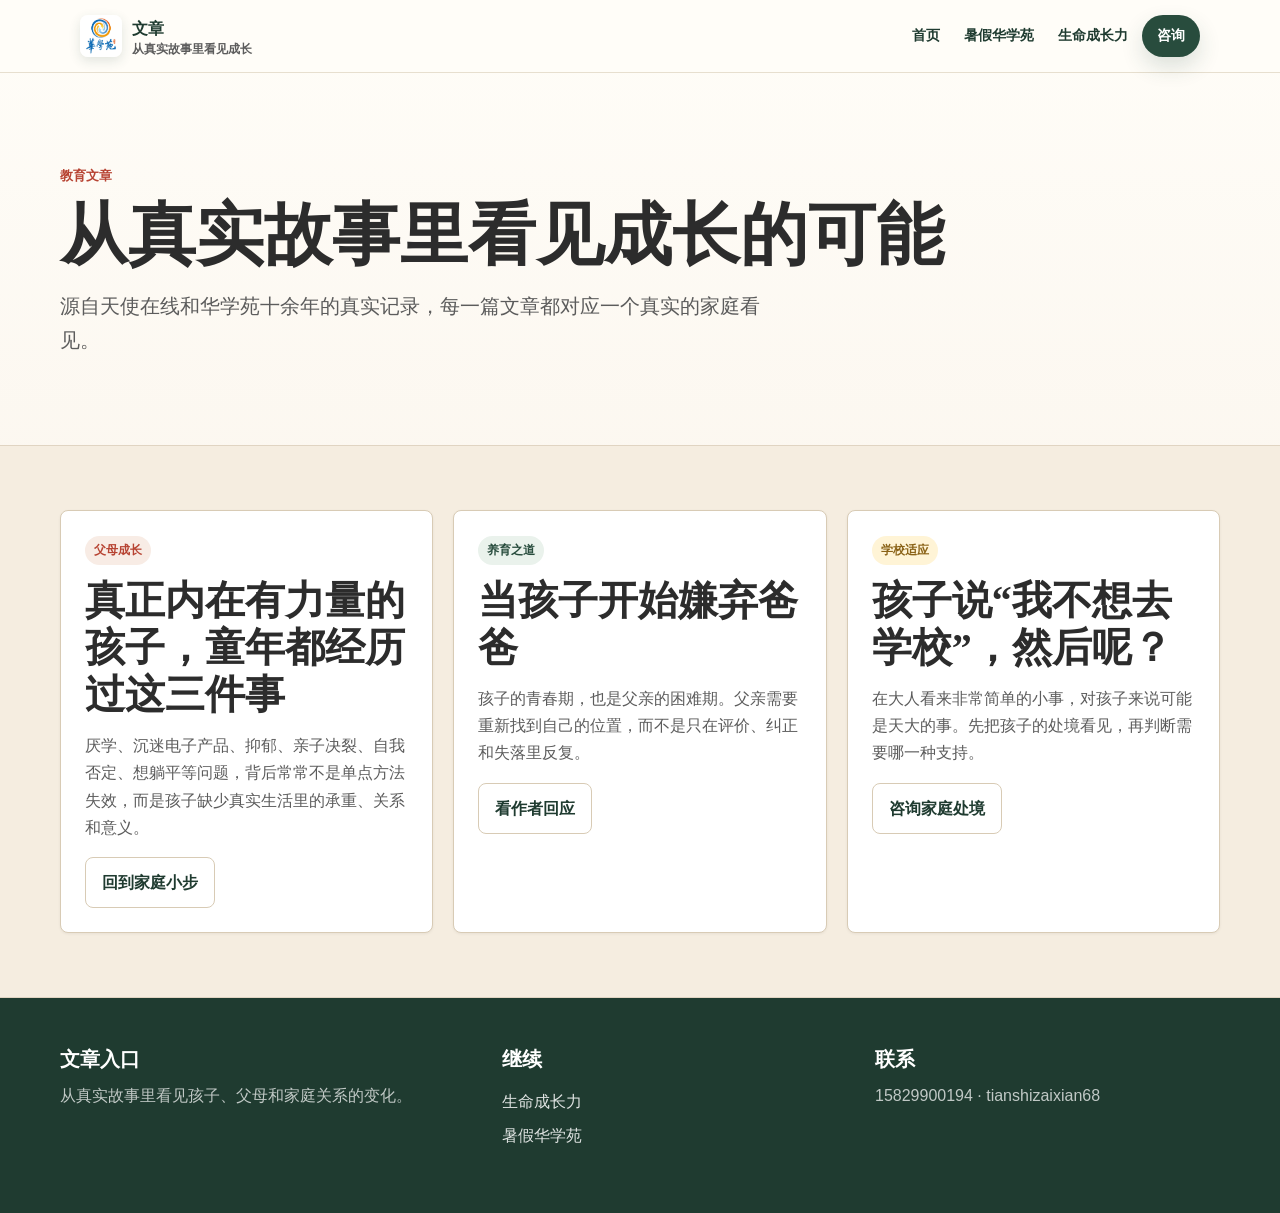
==== commit 323e456b: "Revert "M3: Polish & Deploy — SEO/OG/响应式/安全头" This reverts commit 58ef63e19c70d75b94c562b08478faf56c" ====
--- a/articles/index.html
+++ b/articles/index.html
@@ -4,17 +4,7 @@
     <meta charset="utf-8">
     <meta name="viewport" content="width=device-width, initial-scale=1">
     <title>文章｜天使在线 · 华学苑</title>
-    <meta name="description"
-<meta property="og:title" content="文章｜天使在线 · 华学苑">
-<meta property="og:description" content="从手机、作业到青春期沟通，回到家庭的空气，再看具体方法。">
-<meta property="og:image" content="https://angel-huaxueyuan.netlify.app/assets/images/logo-hx-logo.jpg">
-<meta property="og:url" content="https://angel-huaxueyuan.netlify.app/articles/">
-<meta property="og:type" content="website">
-<meta property="og:site_name" content="天使在线 · 华学苑">
-<meta name="twitter:card" content="summary_large_image">
-<meta name="twitter:title" content="文章｜天使在线 · 华学苑">
-<meta name="twitter:description" content="从手机、作业到青春期沟通，回到家庭的空气，再看具体方法。">
-<meta name="twitter:image" content="https://angel-huaxueyuan.netlify.app/assets/images/logo-hx-logo.jpg"> content="天使在线与华学苑文章入口：父母成长、青春期沟通、学校适应与真实成长故事。">
+    <meta name="description" content="天使在线与华学苑文章入口：父母成长、青春期沟通、学校适应与真实成长故事。">
     <link rel="stylesheet" href="../assets/styles.css">
   </head>
   <body>
--- a/assets/styles.css
+++ b/assets/styles.css
@@ -178,27 +178,6 @@
 .footer ul{padding:0;list-style:none;display:grid;gap:7px}
 .sticky-cta{display:none}
 
-/* M2-4: Self-test */
-.selftest-box{background:var(--p);border:1px solid var(--ln);border-radius:var(--rc);box-shadow:var(--sc);padding:28px 24px}
-.st-q{border:0;padding:0;margin:0}
-.st-q legend{font-family:var(--fh);font-size:18px;font-weight:var(--fwh);color:var(--g);margin-bottom:18px;padding:0}
-.st-q.hidden{display:none}
-.st-opt{display:block;padding:13px 16px;margin-bottom:8px;border:1px solid var(--ln);border-radius:var(--rc);cursor:pointer;font-weight:var(--fws);transition:background .15s,border-color .15s;background:var(--p)}
-.st-opt:hover{background:var(--po);border-color:var(--au)}
-.st-opt:has(:checked){background:var(--po);border-color:var(--g);box-shadow:inset 0 0 0 1px var(--g)}
-.st-opt input[type=radio]{margin-right:10px;accent-color:var(--g)}
-.st-nav{display:flex;align-items:center;justify-content:space-between;margin-top:22px;gap:12px}
-.st-progress{font-family:var(--fh);font-size:15px;color:var(--ts);font-weight:var(--fwh);display:flex;align-items:center;gap:4px}
-.st-progress span{color:var(--g);font-size:20px}
-.st-result{text-align:center;padding:28px 0}
-.st-result.hidden{display:none}
-.st-result-inner{max-width:520px;margin:0 auto}
-.st-result-icon{font-size:48px;margin-bottom:16px}
-.st-result h3{font-family:var(--fh);font-size:22px;color:var(--g);margin-bottom:12px}
-.st-result p{color:var(--ts);font-size:16px;line-height:1.7;margin-bottom:22px}
-.st-result-actions{display:flex;gap:12px;justify-content:center;flex-wrap:wrap}
-@media(max-width:680px){.selftest-box{padding:20px 16px}.st-nav{flex-wrap:wrap}}
-
 @media(min-width:981px)and (max-width:1180px){.nav-shell{padding-inline:16px}.desktop-nav{gap:1px;font-size:13px}.desktop-nav a{padding-inline:8px}h1{font-size:clamp(48px,6vw,60px)}}
 @media(max-width:980px){.desktop-nav{display:none}.menu-button{display:inline-flex}.mobile-panel.open{display:block}.hero-grid,.split,.section-head,.hero-proof{grid-template-columns:1fr}.cols-4,.cols-3{grid-template-columns:repeat(2,minmax(0,1fr))}.fact-strip{grid-template-columns:repeat(2,minmax(0,1fr))}.why-visual{grid-template-columns:repeat(2,minmax(0,1fr))}.footer-grid{grid-template-columns:1fr}.book-showcase{grid-template-columns:140px minmax(0,1fr)}}
 @media(max-width:680px){.container{width:min(100% - 28px,var(--mx))}.nav-shell{padding:10px 14px}.brand span{font-size:14px}.brand small{display:none}.hero{min-height:auto;padding:44px 0 54px}.hero-qinling,.hero-immersive{min-height:auto;padding:64px 0 28px;background-image:none}.hero-immersive::before{background:linear-gradient(180deg,rgba(255,253,248,.94),rgba(255,253,248,.76)58%,rgba(255,253,248,.94))}.hero-copy{padding-bottom:10px}.hero-metrics{grid-template-columns:1fr}.hero-panel{padding:18px}.section,.section.tight{padding:58px 0}h1{font-size:38px}.lead{font-size:17px}.hero-actions,.actions{flex-direction:column}.btn{width:100%}.cols-4,.cols-3,.cols-2,.form-grid,.why-visual{grid-template-columns:1fr}.fact-strip{grid-template-columns:1fr}.timeline-item{grid-template-columns:64px minmax(0,1fr)}.book-showcase{grid-template-columns:1fr;text-align:center}.book-cover{margin:0 auto}.hero-facts{flex-direction:column}.visual-journey::before{left:18px}.journey-node{grid-template-columns:38px minmax(0,1fr);gap:12px}.journey-dot{width:38px;height:38px;font-size:11px}.story-act{grid-template-columns:44px minmax(0,1fr)}.story-act-num{width:44px;height:44px}.sticky-cta{display:grid;grid-template-columns:.9fr .9fr 1.12fr;gap:8px;position:fixed;left:0;right:0;bottom:0;z-index:70;padding:10px 12px;background:rgba(255,253,248,.96);border-top:1px solid var(--ln);backdrop-filter:blur(10px)}.sticky-cta .btn{min-height:42px;padding:9px 10px;font-size:13px}body{padding-bottom:68px}}
